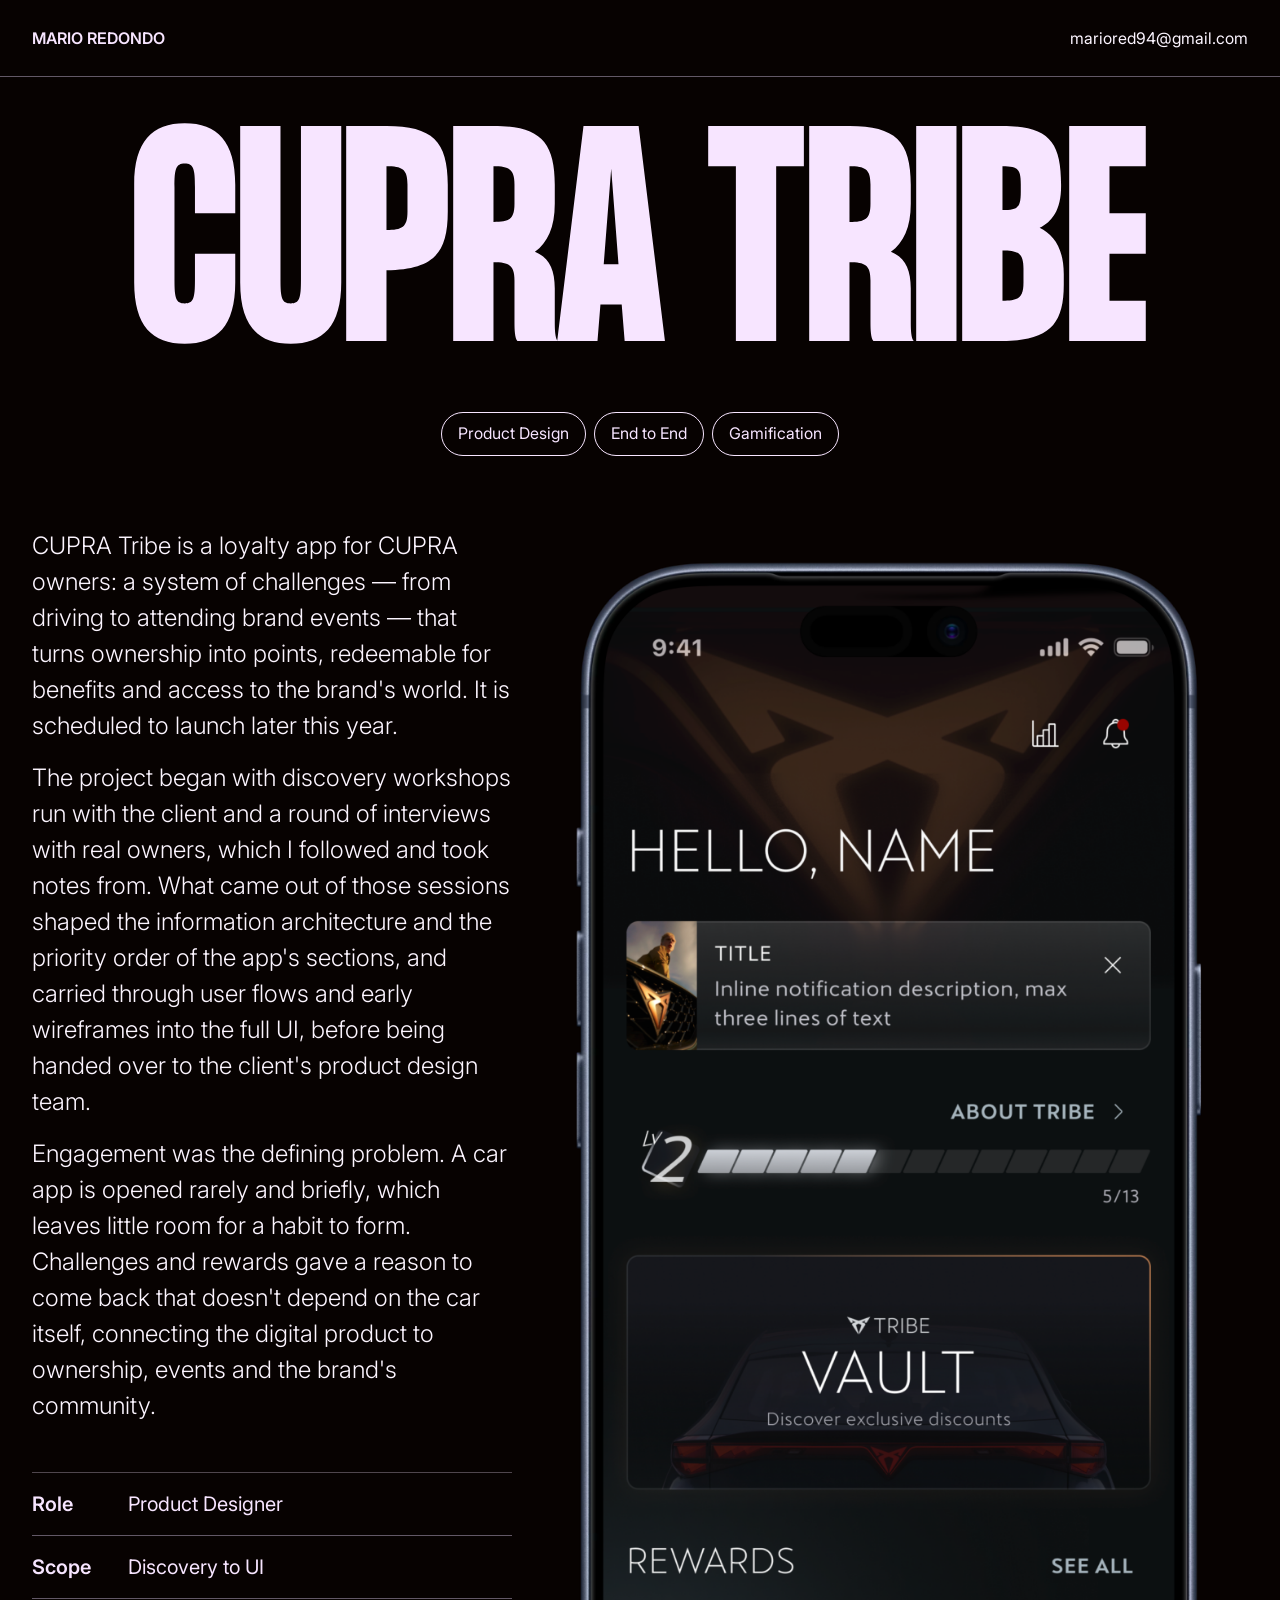
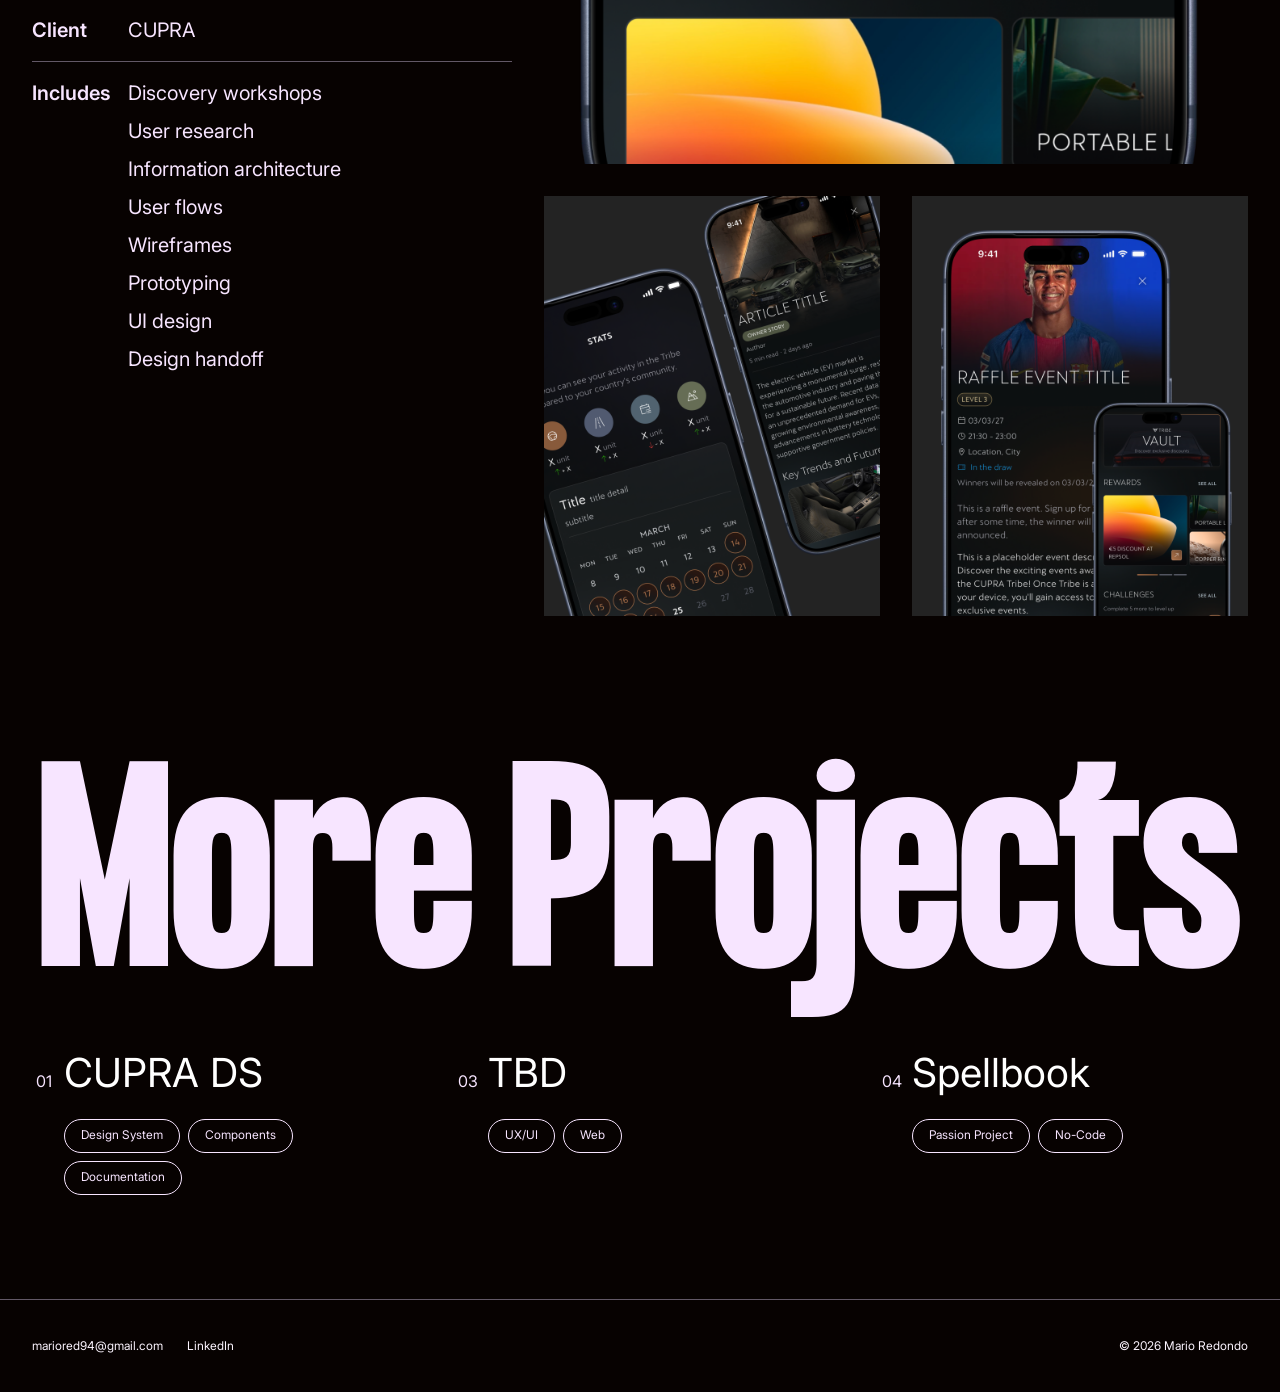
==== portfolio/work/cupra-tribe.html @ 64394fd0 "Add CUPRA Tribe project page, update home bio - New work/cupra-tribe.html: real content (Role/Scope/" ====
<!doctype html>
<html lang="en">
<head>
  <meta charset="UTF-8">
  <meta name="viewport" content="width=device-width, initial-scale=1">
  <title>CUPRA Tribe — Portfolio</title>
  <meta name="description" content="CUPRA Tribe: a loyalty app that turns CUPRA ownership into challenges, points and rewards.">
  <meta name="robots" content="noindex, nofollow">
  <link rel="stylesheet" href="../css/styles.css">
</head>
<body>

  <header class="site-header">
    <nav class="site-header__row" aria-label="Site">
      <a class="site-header__brand text-link" href="../index.html">Mario Redondo</a>
      <span class="site-header__contact" translate="no">mariored94@gmail.com</span>
    </nav>
  </header>

  <main class="project">

    <section class="project-hero">
      <h1 class="project-hero__title">CUPRA Tribe</h1>
      <ul class="tag-row" aria-label="Project tags">
        <li class="tag">Product Design</li>
        <li class="tag">End to End</li>
        <li class="tag">Gamification</li>
      </ul>
    </section>

    <section class="project-body">
      <div class="project-columns">

        <div class="project-intro">
          <div class="project-intro__text">
            <p>CUPRA Tribe is a loyalty app for CUPRA owners: a system of challenges — from driving to attending brand events — that turns ownership into points, redeemable for benefits and access to the brand's world. It is scheduled to launch later this year.</p>
            <p>The project began with discovery workshops run with the client and a round of interviews with real owners, which I followed and took notes from. What came out of those sessions shaped the information architecture and the priority order of the app's sections, and carried through user flows and early wireframes into the full UI, before being handed over to the client's product design team.</p>
            <p>Engagement was the defining problem. A car app is opened rarely and briefly, which leaves little room for a habit to form. Challenges and rewards gave a reason to come back that doesn't depend on the car itself, connecting the digital product to ownership, events and the brand's community.</p>
          </div>

          <dl class="project-meta">
            <div class="project-meta__row">
              <dt>Role</dt>
              <dd>Product Designer</dd>
            </div>
            <div class="project-meta__row">
              <dt>Scope</dt>
              <dd>Discovery to UI</dd>
            </div>
            <div class="project-meta__row">
              <dt>Client</dt>
              <dd>CUPRA</dd>
            </div>
            <div class="project-meta__row">
              <dt>Includes</dt>
              <dd>
                <span>Discovery workshops</span>
                <span>User research</span>
                <span>Information architecture</span>
                <span>User flows</span>
                <span>Wireframes</span>
                <span>Prototyping</span>
                <span>UI design</span>
                <span>Design handoff</span>
              </dd>
            </div>
          </dl>
        </div>

        <div class="project-media">
          <div class="project-media__primary">
            <img src="../img/cupra-tribe-primary.png" alt="CUPRA Tribe home screen showing the Tribe level progress bar and the Vault rewards banner.">
          </div>
          <div class="project-media__row">
            <div class="project-media__secondary-a">
              <img src="../img/cupra-tribe-secondary-a.png" alt="Tribe stats screen and an owner story article screen.">
            </div>
            <div class="project-media__secondary-b">
              <img src="../img/cupra-tribe-secondary-b.png" alt="A raffle event detail screen and the rewards and challenges screen.">
            </div>
          </div>
        </div>

      </div>
    </section>

    <section class="more-projects">
      <h2 class="more-projects__title">More Projects</h2>
      <ul class="project-cards">
        <li>
          <a class="project-card" href="design-system.html">
            <span class="project-card__name-row">
              <span class="project-card__number">01</span>
              <span class="project-card__name">CUPRA DS</span>
            </span>
            <span class="tag-row project-card__tags" aria-label="Project tags">
              <span class="tag tag--sm">Design System</span>
              <span class="tag tag--sm">Components</span>
              <span class="tag tag--sm">Documentation</span>
            </span>
          </a>
        </li>
        <li>
          <a class="project-card" href="#">
            <span class="project-card__name-row">
              <span class="project-card__number">03</span>
              <span class="project-card__name">TBD</span>
            </span>
            <span class="tag-row project-card__tags" aria-label="Project tags">
              <span class="tag tag--sm">UX/UI</span>
              <span class="tag tag--sm">Web</span>
            </span>
          </a>
        </li>
        <li>
          <a class="project-card" href="spellbook.html">
            <span class="project-card__name-row">
              <span class="project-card__number">04</span>
              <span class="project-card__name">Spellbook</span>
            </span>
            <span class="tag-row project-card__tags" aria-label="Project tags">
              <span class="tag tag--sm">Passion Project</span>
              <span class="tag tag--sm">No-Code</span>
            </span>
          </a>
        </li>
      </ul>
    </section>

  </main>

  <footer class="site-footer">
    <ul class="site-footer__list">
      <li><span class="site-footer__email" translate="no">mariored94@gmail.com</span></li>
      <li><a class="text-link" href="https://www.linkedin.com/in/mario-redondo-p%C3%A9rez/" target="_blank" rel="noopener noreferrer">LinkedIn</a></li>
      <li><span>© 2026 Mario Redondo</span></li>
    </ul>
  </footer>

</body>
</html>
---- portfolio/css/styles.css ----
/* ==========================================================================
   Fonts — self-hosted, single-weight display + two-weight body.
   Values extracted from Figma (node 90:284). See project notes for the
   handful of values that were assumptions rather than direct extractions.
   ========================================================================== */

@font-face {
  font-family: "Formula Condensed";
  src: url("../fonts/FormulaCondensed-Bold.woff2") format("woff2");
  font-weight: 700;
  font-style: normal;
  font-display: swap;
}

@font-face {
  font-family: "Inter";
  src: url("../fonts/Inter-Light.woff2") format("woff2");
  font-weight: 300;
  font-style: normal;
  font-display: swap;
}

@font-face {
  font-family: "Inter";
  src: url("../fonts/Inter-Regular.woff2") format("woff2");
  font-weight: 400;
  font-style: normal;
  font-display: swap;
}

@font-face {
  font-family: "Inter";
  src: url("../fonts/Inter-SemiBold.woff2") format("woff2");
  font-weight: 600;
  font-style: normal;
  font-display: swap;
}

/* ==========================================================================
   Tokens
   ========================================================================== */

:root {
  /* Colour — from Figma */
  --color-bg: #070201;
  --color-text: #f7e5ff;
  --color-text-soft: #fcf5ff;
  --color-white: #ffffff;
  --color-border: #625866;
  --color-border-soft: rgba(247, 229, 255, 0.3);
  --color-media-placeholder: #241c29;

  /* Light-mode colours — home page modules 1 & 2 only */
  --color-bg-light: #e0e8eb;
  --color-text-dark: #2b2b2b;
  /* Figma gives #737373 here; darkened to pass 4.5:1 at 16px (see notes) */
  --color-text-muted-light: #666666;

  /* Type families — always referenced through these two variables */
  --font-display: "Formula Condensed", sans-serif;
  --font-body: "Inter", sans-serif;

  /* Tight tracking used throughout the Inter headings on the home page */
  --ls-tight: -0.05em;
  --ls-snug: -0.03em;

  /* Type scale — from Figma, made fluid for the display sizes (see notes) */
  --fs-hero-title: clamp(3.5rem, 21vw, 19rem);   /* 304px at desktop */
  --fs-more-title: clamp(3rem, 20vw, 18rem);     /* 288px at desktop */
  --fs-subtitle: 1.125rem;                       /* 18px */
  --fs-tag: 1rem;                                /* 16px */
  --fs-tag-sm: 0.75rem;                          /* 12px */
  --fs-intro: 1.5rem;                            /* 24px */
  --fs-meta: 1.25rem;                            /* 20px */
  --fs-project-number: 1rem;                     /* 16px */
  --fs-project-name: 2.5rem;                     /* 40px */
  --fs-ratio-label: 0.75rem;                     /* 12px */
  --fs-home-greeting: clamp(1.5rem, 3vw, 2rem);  /* 32px at desktop */
  --fs-home-name: clamp(2.75rem, 10vw, 8.4875rem); /* 135.8px at desktop */
  --fs-home-title: clamp(2.5rem, 6vw, 6.5rem);   /* 104px at desktop */
  --fs-selected-title: clamp(2.5rem, 14vw, 13rem); /* 208px at desktop, fits "Selected Works" on one line */

  --lh-display: 0.95;
  --lh-base: 1.5;

  /* Spacing — 8px scale, from Figma */
  --space-8: 8px;
  --space-16: 16px;
  --space-24: 24px;
  --space-32: 32px;
  --space-40: 40px;
  --space-48: 48px;
  --space-56: 56px;
  --space-80: 80px;
  --space-96: 96px;
  --space-104: 104px;

  --radius-pill: 9999px;

  --col-intro-width: 480px;

  /* Real height of .site-header at this breakpoint — used so sticky
     elements below it (e.g. .project-intro) stick under it, not behind it. */
  --header-height: 77px;
}

/* ==========================================================================
   Reset — minimal
   ========================================================================== */

*,
*::before,
*::after {
  box-sizing: border-box;
}

html {
  -webkit-text-size-adjust: 100%;
  /* Full-height home sections pull scroll toward themselves instead of
     landing at an arbitrary point mid-section. proximity (not mandatory)
     on purpose: mandatory measurably trapped scroll before reaching the
     footer, since nothing after the last snap point is itself a snap
     target — confirmed live, not just in theory. Harmless on the project
     pages: nothing there sets scroll-snap-align, so this has no effect. */
  scroll-snap-type: y proximity;
}

@media (prefers-reduced-motion: reduce) {
  html {
    scroll-snap-type: none;
  }
}

body,
h1,
h2,
p,
dl,
dd {
  margin: 0;
}

ul {
  margin: 0;
  padding: 0;
  list-style: none;
}

a {
  color: inherit;
  text-decoration: none;
}

a:focus-visible {
  outline: 2px solid var(--color-text);
  outline-offset: 4px;
}

.text-link:hover,
.text-link:focus-visible {
  text-decoration: underline;
}

img {
  display: block;
  max-width: 100%;
}

/* ==========================================================================
   Base
   ========================================================================== */

body {
  background: var(--color-bg);
  color: var(--color-text);
  font-family: var(--font-body);
  font-weight: 400;
  line-height: var(--lh-base);
}

/* ==========================================================================
   Project page
   ========================================================================== */

.project {
  display: flex;
  flex-direction: column;
  gap: var(--space-56);
  padding: var(--space-56) var(--space-32) var(--space-104);
  max-width: 1440px;
  margin: 0 auto;
}

/* --- Hero --------------------------------------------------------------- */

.project-hero {
  display: flex;
  flex-direction: column;
  align-items: center;
  gap: var(--space-24);
  text-align: center;
}

.project-hero__title {
  font-family: var(--font-display);
  font-weight: 700;
  font-size: var(--fs-hero-title);
  line-height: var(--lh-display);
  text-transform: uppercase;
  color: var(--color-text);
}

.project-hero__subtitle {
  font-size: var(--fs-subtitle);
  color: var(--color-text);
}

.tag-row {
  display: flex;
  flex-wrap: wrap;
  justify-content: center;
  gap: var(--space-8);
}

.tag {
  display: inline-flex;
  align-items: center;
  padding: var(--space-8) var(--space-16) 10px;
  border: 1px solid var(--color-text);
  border-radius: var(--radius-pill);
  font-size: var(--fs-tag);
  color: var(--color-text);
  white-space: nowrap;
}

.project-hero .tag {
  min-width: 56px;
  justify-content: center;
}

.tag--sm {
  padding: 6px var(--space-16) 8px;
  font-size: var(--fs-tag-sm);
}

/* --- Body: two columns --------------------------------------------------- */

.project-columns {
  display: grid;
  grid-template-columns: var(--col-intro-width) minmax(0, 1fr);
  gap: var(--space-32);
  align-items: start;
}

.project-intro {
  position: sticky;
  top: var(--header-height);
  display: flex;
  flex-direction: column;
  gap: var(--space-48);
  padding-top: var(--space-16);
}

.project-intro__text {
  display: flex;
  flex-direction: column;
  gap: var(--space-16);
  font-size: var(--fs-intro);
  font-weight: 300;
  color: var(--color-text-soft);
}

.project-meta {
  border-top: 1px solid var(--color-border-soft);
  font-size: var(--fs-meta);
}

.project-meta__row {
  display: flex;
  gap: var(--space-16);
  padding: var(--space-16) 0;
  border-bottom: 1px solid var(--color-border);
}

.project-meta__row:last-child {
  border-bottom: none;
}

.project-meta__row dt {
  flex: 0 0 80px;
  font-weight: 600;
}

.project-meta__row dd {
  display: flex;
  flex-direction: column;
  gap: var(--space-8);
}

.project-media {
  display: flex;
  flex-direction: column;
  gap: var(--space-32);
}

.project-media__row {
  display: grid;
  grid-template-columns: repeat(2, minmax(0, 1fr));
  gap: var(--space-32);
}

.media-placeholder {
  display: flex;
  align-items: center;
  justify-content: center;
  width: 100%;
  background: var(--color-media-placeholder);
  color: var(--color-text);
  font-size: var(--fs-ratio-label);
  font-family: var(--font-body);
}

.project-media__primary {
  aspect-ratio: 9 / 16;
}

.project-media__secondary-a {
  aspect-ratio: 4 / 5;
}

.project-media__secondary-b {
  aspect-ratio: 4 / 5;
}

.project-media__primary img,
.project-media__secondary-a img,
.project-media__secondary-b img {
  width: 100%;
  height: 100%;
  object-fit: cover;
}

/* --- Phone mockup — CSS-only device frame for app screenshots ------------- */

.phone-grid {
  display: grid;
  grid-template-columns: repeat(2, minmax(0, 1fr));
  gap: var(--space-32);
}

.phone-mockup {
  position: relative;
  aspect-ratio: 9 / 19.5;
  background: #050505;
  border-radius: 2.5rem;
  padding: 12px;
  box-shadow: 0 0 0 1px var(--color-border);
}

.phone-mockup__notch {
  position: absolute;
  top: 12px;
  left: 50%;
  transform: translateX(-50%);
  width: 90px;
  height: 26px;
  background: #050505;
  border-radius: var(--radius-pill);
  z-index: 1;
}

.phone-mockup__screen {
  width: 100%;
  height: 100%;
  border-radius: 1.75rem;
  overflow: hidden;
}

.phone-mockup__screen.media-placeholder {
  font-size: var(--fs-ratio-label);
}

.phone-mockup__screen img {
  width: 100%;
  height: 100%;
  object-fit: cover;
}

/* --- More projects -------------------------------------------------------- */

.more-projects {
  display: flex;
  flex-direction: column;
  align-items: center;
  gap: var(--space-32);
  padding-top: var(--space-96);
  text-align: center;
}

.more-projects__title {
  font-family: var(--font-display);
  font-weight: 700;
  font-size: var(--fs-more-title);
  line-height: var(--lh-display);
  color: var(--color-text);
}

.project-cards {
  display: grid;
  grid-template-columns: repeat(3, minmax(0, 1fr));
  gap: var(--space-56);
  width: 100%;
  text-align: left;
}

.project-card {
  display: flex;
  flex-direction: column;
  gap: var(--space-16);
  transition: background-color 0.15s ease;
}

.project-card:hover,
.project-card:focus-visible {
  background: rgba(247, 229, 255, 0.06);
}

.project-card__name-row {
  display: flex;
  align-items: baseline;
  gap: var(--space-8);
}

.project-card__number {
  flex: 0 0 24px;
  font-size: var(--fs-project-number);
  text-align: center;
  color: var(--color-text);
}

.project-card__name {
  font-size: var(--fs-project-name);
  color: var(--color-white);
}

.project-card__tags {
  /* Number (24px) + name-row gap (8px): lines the tags up under the
     first letter of the name above them. */
  padding-left: 32px;
  /* .tag-row centers its pills by default; these need to start flush
     after the padding instead. */
  justify-content: flex-start;
}

/* ==========================================================================
   Site header & footer — shared across every page
   ========================================================================== */

.site-header {
  position: sticky;
  top: 0;
  z-index: 10;
  background: var(--color-bg);
  border-bottom: 1px solid var(--color-border);
}

.site-header__row {
  display: flex;
  flex-wrap: wrap;
  align-items: center;
  justify-content: space-between;
  gap: var(--space-16);
  max-width: 1440px;
  margin: 0 auto;
  padding: var(--space-16) var(--space-32);
}

.site-header__brand {
  display: inline-flex;
  align-items: center;
  min-height: 44px;
  font-size: var(--fs-tag);
  font-weight: 600;
  text-transform: uppercase;
  color: var(--color-text);
}

.site-header__contact {
  display: inline-flex;
  align-items: center;
  min-height: 44px;
  font-size: var(--fs-tag);
  color: var(--color-text-soft);
  user-select: all;
  cursor: text;
}

.site-footer {
  border-top: 1px solid var(--color-border);
}

.site-footer__list {
  display: flex;
  flex-wrap: wrap;
  align-items: center;
  gap: var(--space-16) var(--space-24);
  max-width: 1440px;
  margin: 0 auto;
  padding: var(--space-24) var(--space-32);
  font-size: var(--fs-tag-sm);
  color: var(--color-text-soft);
}

.site-footer__list a {
  display: inline-flex;
  align-items: center;
  min-height: 44px;
}

.site-footer__list li:last-child {
  margin-left: auto;
}

/* Used when the section right above the footer is light — home page only,
   since it ends on "Where I've worked". Work pages end on the dark "More
   Projects" module, so their footer stays the default dark styling. */
.site-footer--light {
  background: var(--color-bg-light);
  border-top-color: rgba(43, 43, 43, 0.15);
}

.site-footer--light .site-footer__list {
  color: var(--color-text-muted-light);
}

.site-footer__email {
  user-select: all;
  cursor: text;
}

/* ==========================================================================
   Home page — three full-bleed modules (light, light, dark) + shared footer
   ========================================================================== */

/* --- Module 1: hero ------------------------------------------------------- */

.home-hero {
  min-height: 100vh;
  display: flex;
  scroll-snap-align: start;
  background: var(--color-bg-light);
}

.home-hero__inner {
  flex: 1;
  max-width: 1440px;
  margin: 0 auto;
  width: 100%;
  display: flex;
  flex-direction: column;
  gap: var(--space-56);
  /* Bottom padding a step under the top one — less air between the
     role/about/year row and the edge than above the "Hello! I'm" block. */
  padding: var(--space-96) var(--space-48) var(--space-80);
}

.home-hero__intro {
  flex: 1;
  display: flex;
  flex-direction: column;
  justify-content: center;
  align-items: flex-start;
  /* Hug its own content (the "Mario [photo] Redondo" line is the widest
     part) and center that block as a unit — "Hello! I'm" stays flush
     with where the name starts, but the whole group sits mid-layout. */
  align-self: center;
}

.home-hero__greeting {
  font-weight: 600;
  font-size: var(--fs-home-greeting);
  line-height: 1.2;
  letter-spacing: var(--ls-tight);
  color: var(--color-text-dark);
}

.home-hero__name {
  display: flex;
  flex-wrap: wrap;
  align-items: center;
  gap: 0.17em;
  width: 100%;
  font-weight: 600;
  font-size: var(--fs-home-name);
  line-height: 1.2;
  letter-spacing: var(--ls-tight);
  color: var(--color-text-dark);
}

.home-hero__photo {
  /* Fixed to the 8px scale (Figma's 119x99 crop rounded to it) instead of
     scaling with the fluid name text. */
  position: relative;
  display: inline-block;
  width: 120px;
  height: 96px;
  overflow: hidden;
  background: var(--color-media-placeholder);
}

.home-hero__photo img {
  position: absolute;
  inset: 0;
  width: 100%;
  height: 100%;
  object-fit: cover;
  opacity: 0;
  /* 2 images * 0.5s each = 1s full cycle. Adding more images means
     recalculating this duration and each nth-child's delay below. */
  animation: home-hero-photo-cycle 1s infinite;
}

.home-hero__photo img:nth-child(1) {
  animation-delay: 0s;
}

.home-hero__photo img:nth-child(2) {
  animation-delay: -0.5s;
}

@keyframes home-hero-photo-cycle {
  0% {
    opacity: 0;
  }
  5% {
    opacity: 1;
  }
  45% {
    opacity: 1;
  }
  50% {
    opacity: 0;
  }
  100% {
    opacity: 0;
  }
}

@media (prefers-reduced-motion: reduce) {
  .home-hero__photo img {
    animation: none;
    opacity: 0;
  }

  .home-hero__photo img:first-child {
    opacity: 1;
  }
}

.home-hero__meta {
  display: flex;
  align-items: flex-end;
  justify-content: space-between;
  gap: var(--space-24);
  width: 100%;
  color: var(--color-text-dark);
}

.home-hero__role,
.home-hero__year {
  flex: 1 0 0;
  font-weight: 600;
  font-size: var(--fs-tag);
  letter-spacing: var(--ls-tight);
}

.home-hero__year {
  text-align: right;
}

.home-hero__about {
  flex: 0 0 452px;
  max-width: 100%;
  font-size: 0.875rem;
  line-height: 16px;
}

/* --- Module 2: experience timeline ----------------------------------------- */

.home-experience {
  min-height: 100vh;
  display: flex;
  /* No scroll-snap-align here on purpose: it's the last section before the
     footer, and being a mandatory snap point with nothing to snap to past
     it was trapping the scroll, making the footer unreachable. */
  background: var(--color-bg-light);
}

.home-experience__inner {
  flex: 1;
  max-width: 1440px;
  margin: 0 auto;
  width: 100%;
  display: flex;
  gap: var(--space-56);
  align-items: center;
  padding: var(--space-56) var(--space-48);
}

.home-experience__title {
  flex: 1 0 0;
  font-family: var(--font-display);
  font-weight: 700;
  font-size: var(--fs-home-title);
  line-height: var(--lh-display);
  color: var(--color-text-dark);
}

.home-timeline {
  flex: 1 0 0;
  display: flex;
  flex-direction: column;
  gap: var(--space-40);
}

.home-timeline__row {
  display: flex;
  flex-direction: column;
  gap: var(--space-8);
}

.home-timeline__heading {
  display: flex;
  gap: var(--space-24);
  align-items: center;
}

.home-timeline__date {
  /* Fixed width so every row's company line indents to the same spot
     (date width + heading gap) below the role title, not the date. */
  flex: 0 0 96px;
  font-size: var(--fs-tag);
  letter-spacing: var(--ls-tight);
  color: var(--color-text-muted-light);
  white-space: nowrap;
}

.home-timeline__role-title {
  flex: 1 0 0;
  font-weight: 600;
  font-size: var(--fs-intro);
  letter-spacing: var(--ls-snug);
  color: var(--color-text-dark);
}

.home-timeline__role-company {
  padding-left: 120px;
  font-size: var(--fs-intro);
  letter-spacing: var(--ls-snug);
  color: var(--color-text-muted-light);
}

/* --- Module 3: selected work (dark) ---------------------------------------- */

.home-selected-work {
  scroll-snap-align: start;
  background: var(--color-bg);
}

.home-selected-work__inner {
  max-width: 1440px;
  margin: 0 auto;
  padding: var(--space-104) var(--space-48);
}

.selected-work {
  display: flex;
  flex-direction: column;
  gap: var(--space-32);
}

.selected-work__title {
  font-family: var(--font-display);
  font-weight: 700;
  font-size: var(--fs-selected-title);
  line-height: var(--lh-display);
  color: var(--color-text);
}

.work-list {
  grid-template-columns: 1fr;
  --fs-project-name: clamp(2.5rem, 5vw, 4rem);
}

.work-list .project-card {
  padding: var(--space-24) 0;
}

.work-list li + li {
  border-top: 1px solid var(--color-border);
}

.work-list .tag {
  font-size: var(--fs-tag);
}

/* ==========================================================================
   Reduced motion
   ========================================================================== */

@media (prefers-reduced-motion: reduce) {
  .project-card {
    transition: none;
  }
}

/* ==========================================================================
   Responsive — single breakpoint at 900px
   ========================================================================== */

@media (max-width: 900px) {
  :root {
    --header-height: 61px;
  }

  .project-columns {
    grid-template-columns: 1fr;
  }

  .project-intro {
    position: static;
  }

  .project-media__row {
    grid-template-columns: 1fr;
  }

  .phone-grid {
    grid-template-columns: 1fr;
  }

  .project-cards {
    grid-template-columns: 1fr;
    gap: var(--space-48);
  }

  .project-card__tags {
    padding-left: 0;
  }

  .site-header__row {
    padding: var(--space-8) var(--space-24);
  }

  .site-footer__list {
    padding: var(--space-24);
  }

  .home-hero__inner {
    gap: var(--space-56);
    padding: var(--space-56) var(--space-24) var(--space-40);
  }

  .home-hero__photo {
    /* At the fluid name size used below 900px, 120x96 no longer fits
       inline without wrapping "Mario [box] Redondo" apart — still base-8. */
    width: 80px;
    height: 64px;
  }

  .home-hero__meta {
    flex-direction: column;
    align-items: flex-start;
    gap: var(--space-16);
  }

  .home-hero__about {
    flex-basis: auto;
  }

  .home-hero__year {
    text-align: left;
  }

  .home-experience__inner {
    flex-direction: column;
    align-items: flex-start;
    padding: var(--space-56) var(--space-24);
  }

  .home-timeline__heading {
    flex-direction: column;
    align-items: flex-start;
    gap: var(--space-8);
  }

  .home-timeline__role-company {
    padding-left: 0;
  }

  .home-selected-work__inner {
    padding: var(--space-56) var(--space-24);
  }
}
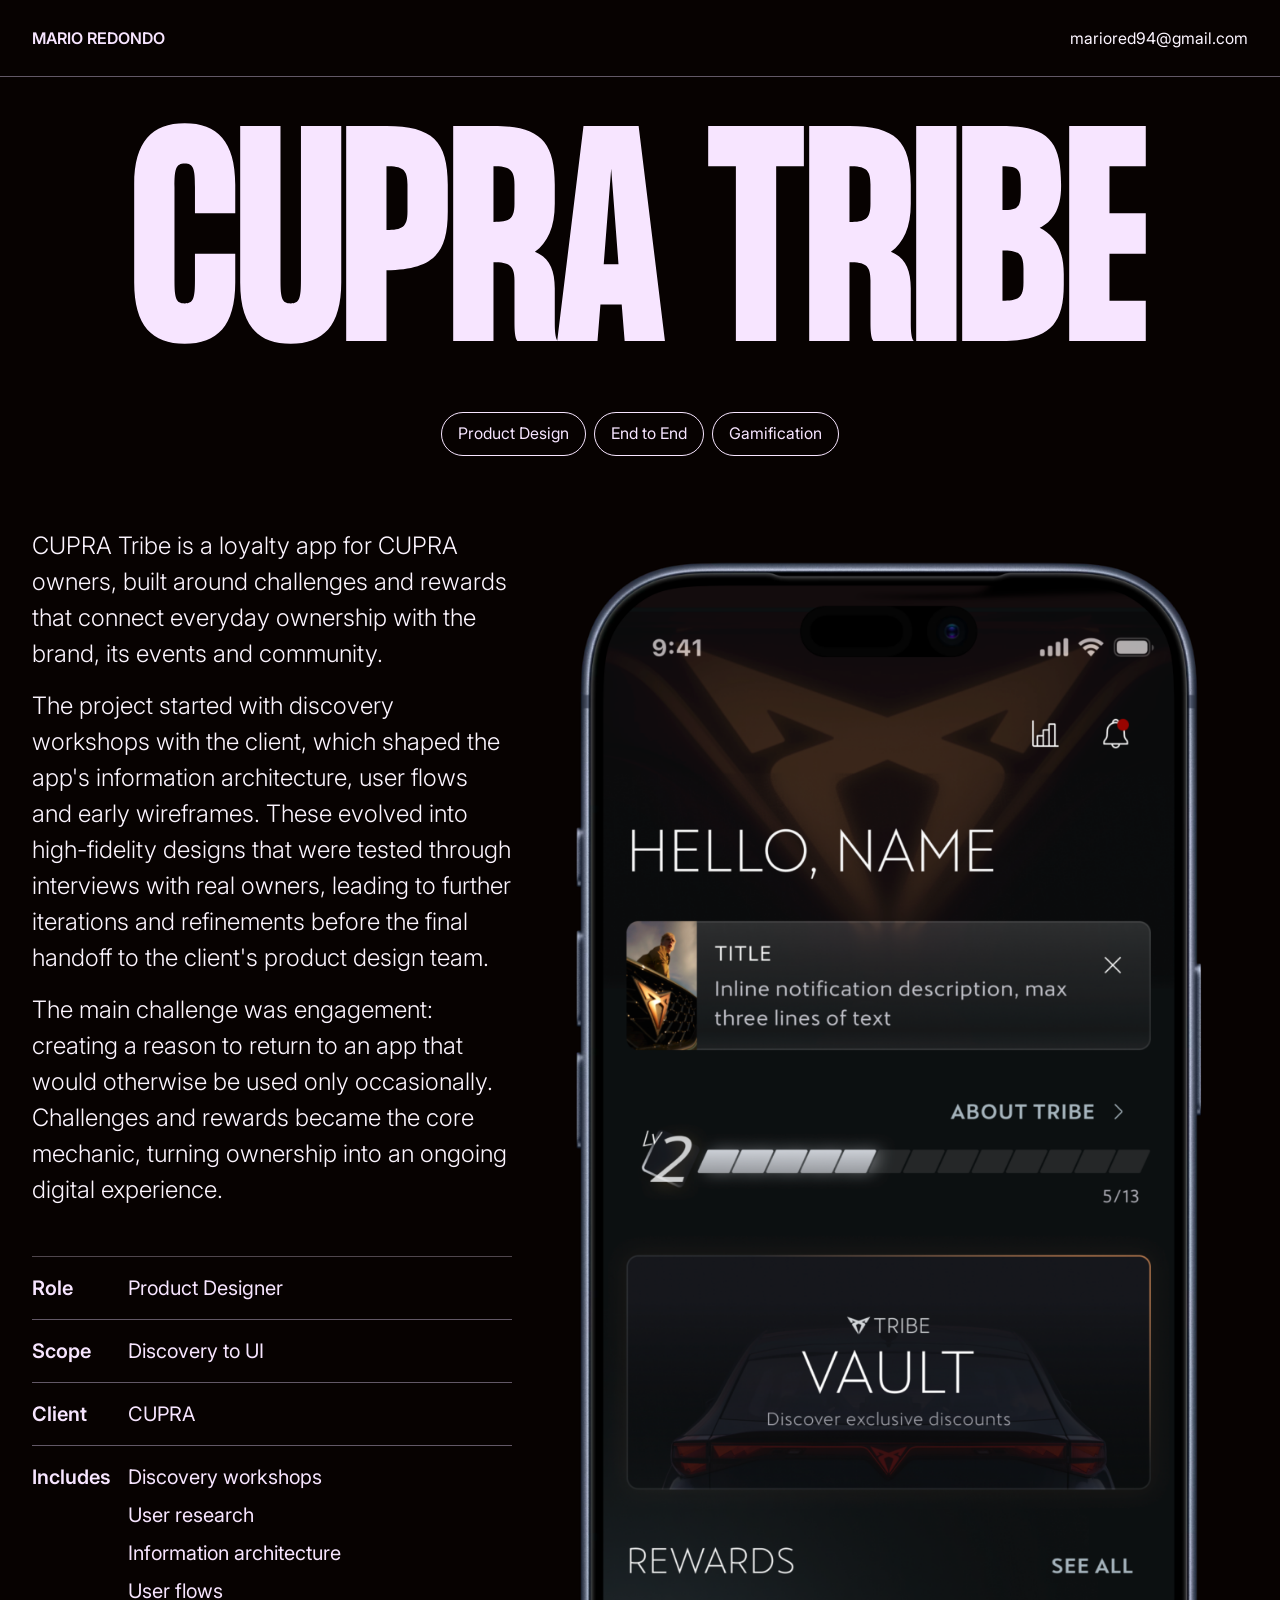
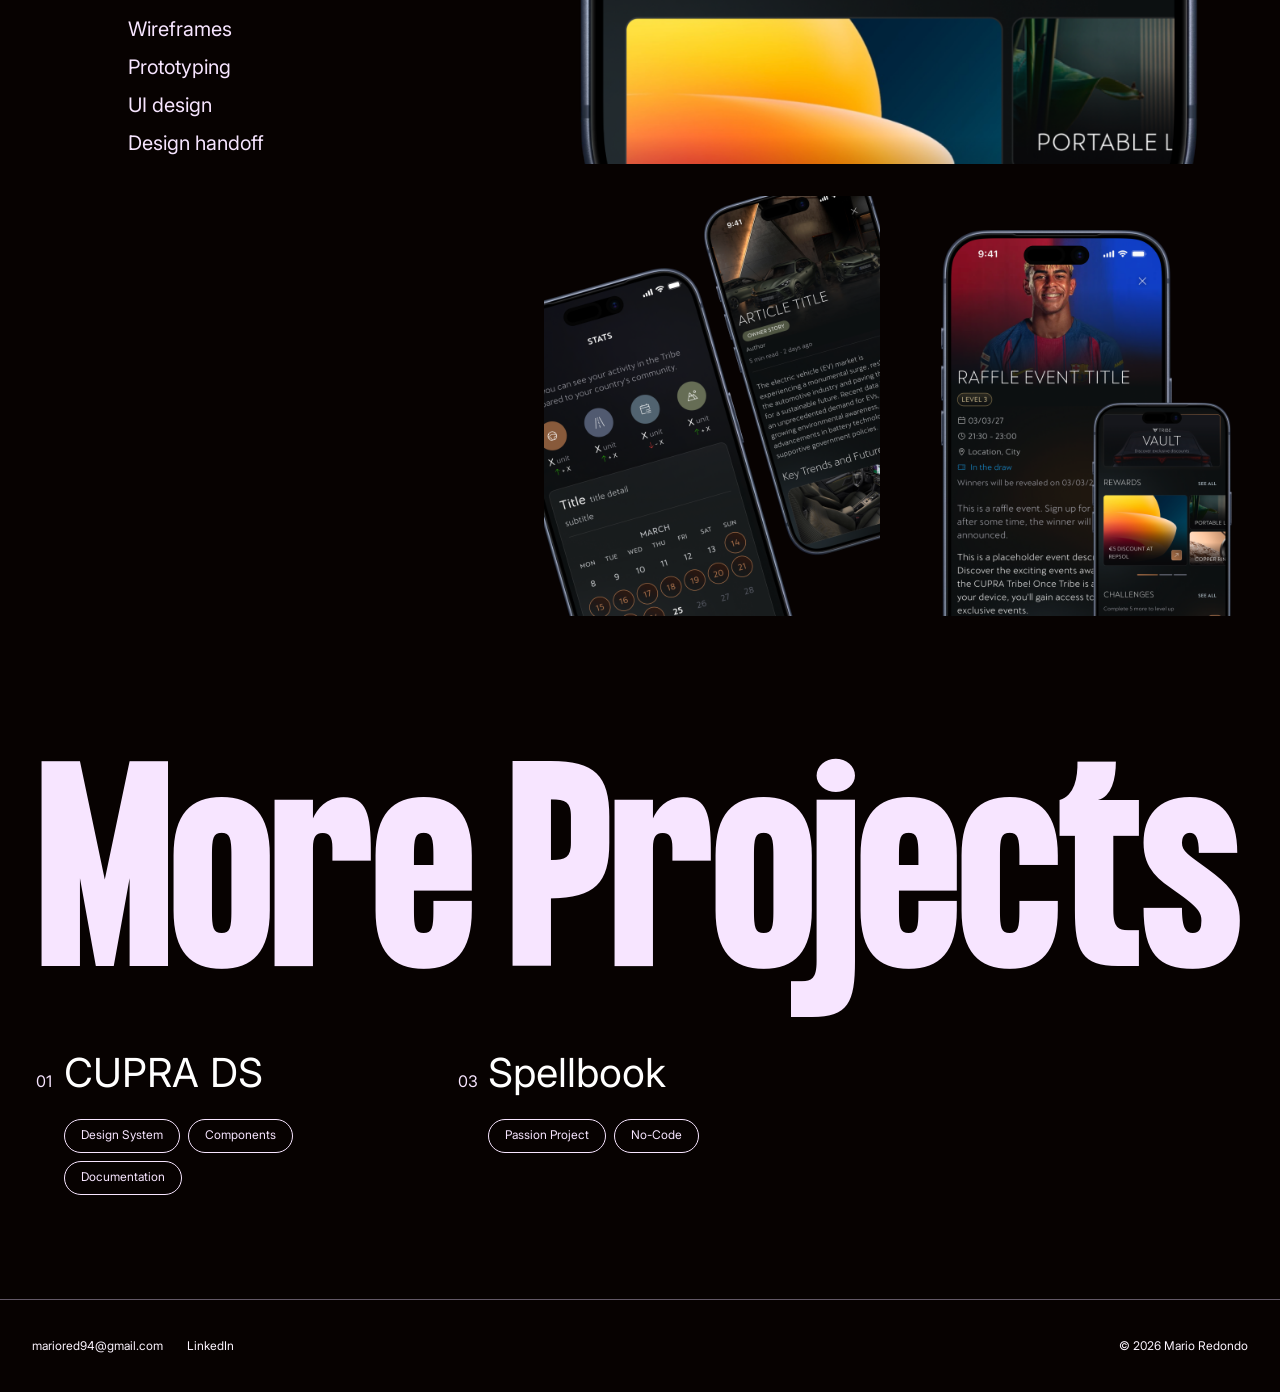
==== commit cd9ed80d: "Timeline fixes, hover cleanup, Spellbook bio, more asset swaps - Where I've worked: fixed repeated T" ====
--- a/portfolio/work/cupra-tribe.html
+++ b/portfolio/work/cupra-tribe.html
@@ -33,9 +33,9 @@
 
         <div class="project-intro">
           <div class="project-intro__text">
-            <p>CUPRA Tribe is a loyalty app for CUPRA owners: a system of challenges — from driving to attending brand events — that turns ownership into points, redeemable for benefits and access to the brand's world. It is scheduled to launch later this year.</p>
-            <p>The project began with discovery workshops run with the client and a round of interviews with real owners, which I followed and took notes from. What came out of those sessions shaped the information architecture and the priority order of the app's sections, and carried through user flows and early wireframes into the full UI, before being handed over to the client's product design team.</p>
-            <p>Engagement was the defining problem. A car app is opened rarely and briefly, which leaves little room for a habit to form. Challenges and rewards gave a reason to come back that doesn't depend on the car itself, connecting the digital product to ownership, events and the brand's community.</p>
+            <p>CUPRA Tribe is a loyalty app for CUPRA owners, built around challenges and rewards that connect everyday ownership with the brand, its events and community.</p>
+            <p>The project started with discovery workshops with the client, which shaped the app's information architecture, user flows and early wireframes. These evolved into high-fidelity designs that were tested through interviews with real owners, leading to further iterations and refinements before the final handoff to the client's product design team.</p>
+            <p>The main challenge was engagement: creating a reason to return to an app that would otherwise be used only occasionally. Challenges and rewards became the core mechanic, turning ownership into an ongoing digital experience.</p>
           </div>
 
           <dl class="project-meta">
@@ -101,21 +101,9 @@
           </a>
         </li>
         <li>
-          <a class="project-card" href="#">
+          <a class="project-card" href="spellbook.html">
             <span class="project-card__name-row">
               <span class="project-card__number">03</span>
-              <span class="project-card__name">TBD</span>
-            </span>
-            <span class="tag-row project-card__tags" aria-label="Project tags">
-              <span class="tag tag--sm">UX/UI</span>
-              <span class="tag tag--sm">Web</span>
-            </span>
-          </a>
-        </li>
-        <li>
-          <a class="project-card" href="spellbook.html">
-            <span class="project-card__name-row">
-              <span class="project-card__number">04</span>
               <span class="project-card__name">Spellbook</span>
             </span>
             <span class="tag-row project-card__tags" aria-label="Project tags">
--- a/portfolio/css/styles.css
+++ b/portfolio/css/styles.css
@@ -414,15 +414,29 @@
 }
 
 .project-card {
+  position: relative;
   display: flex;
   flex-direction: column;
   gap: var(--space-16);
-  transition: background-color 0.15s ease;
-}
-
-.project-card:hover,
-.project-card:focus-visible {
+}
+
+/* A ::before pinned to the full box (inset:0) instead of a background
+   on the flex container itself — guarantees the tint covers the exact
+   same box as the card, padding included, with no risk of falling
+   short under wrapped/variable content. */
+.project-card::before {
+  content: "";
+  position: absolute;
+  inset: 0;
   background: rgba(247, 229, 255, 0.06);
+  opacity: 0;
+  transition: opacity 0.15s ease;
+  pointer-events: none;
+}
+
+.project-card:hover::before,
+.project-card:focus-visible::before {
+  opacity: 1;
 }
 
 .project-card__name-row {
@@ -615,9 +629,9 @@
   height: 100%;
   object-fit: cover;
   opacity: 0;
-  /* 2 images * 0.5s each = 1s full cycle. Adding more images means
+  /* 4 images * 0.5s each = 2s full cycle. Adding more images means
      recalculating this duration and each nth-child's delay below. */
-  animation: home-hero-photo-cycle 1s infinite;
+  animation: home-hero-photo-cycle 2s infinite;
 }
 
 .home-hero__photo img:nth-child(1) {
@@ -626,19 +640,27 @@
 
 .home-hero__photo img:nth-child(2) {
   animation-delay: -0.5s;
+}
+
+.home-hero__photo img:nth-child(3) {
+  animation-delay: -1s;
+}
+
+.home-hero__photo img:nth-child(4) {
+  animation-delay: -1.5s;
 }
 
 @keyframes home-hero-photo-cycle {
   0% {
     opacity: 0;
   }
-  5% {
+  2.5% {
     opacity: 1;
   }
-  45% {
+  22.5% {
     opacity: 1;
   }
-  50% {
+  25% {
     opacity: 0;
   }
   100% {
@@ -809,7 +831,7 @@
    ========================================================================== */
 
 @media (prefers-reduced-motion: reduce) {
-  .project-card {
+  .project-card::before {
     transition: none;
   }
 }
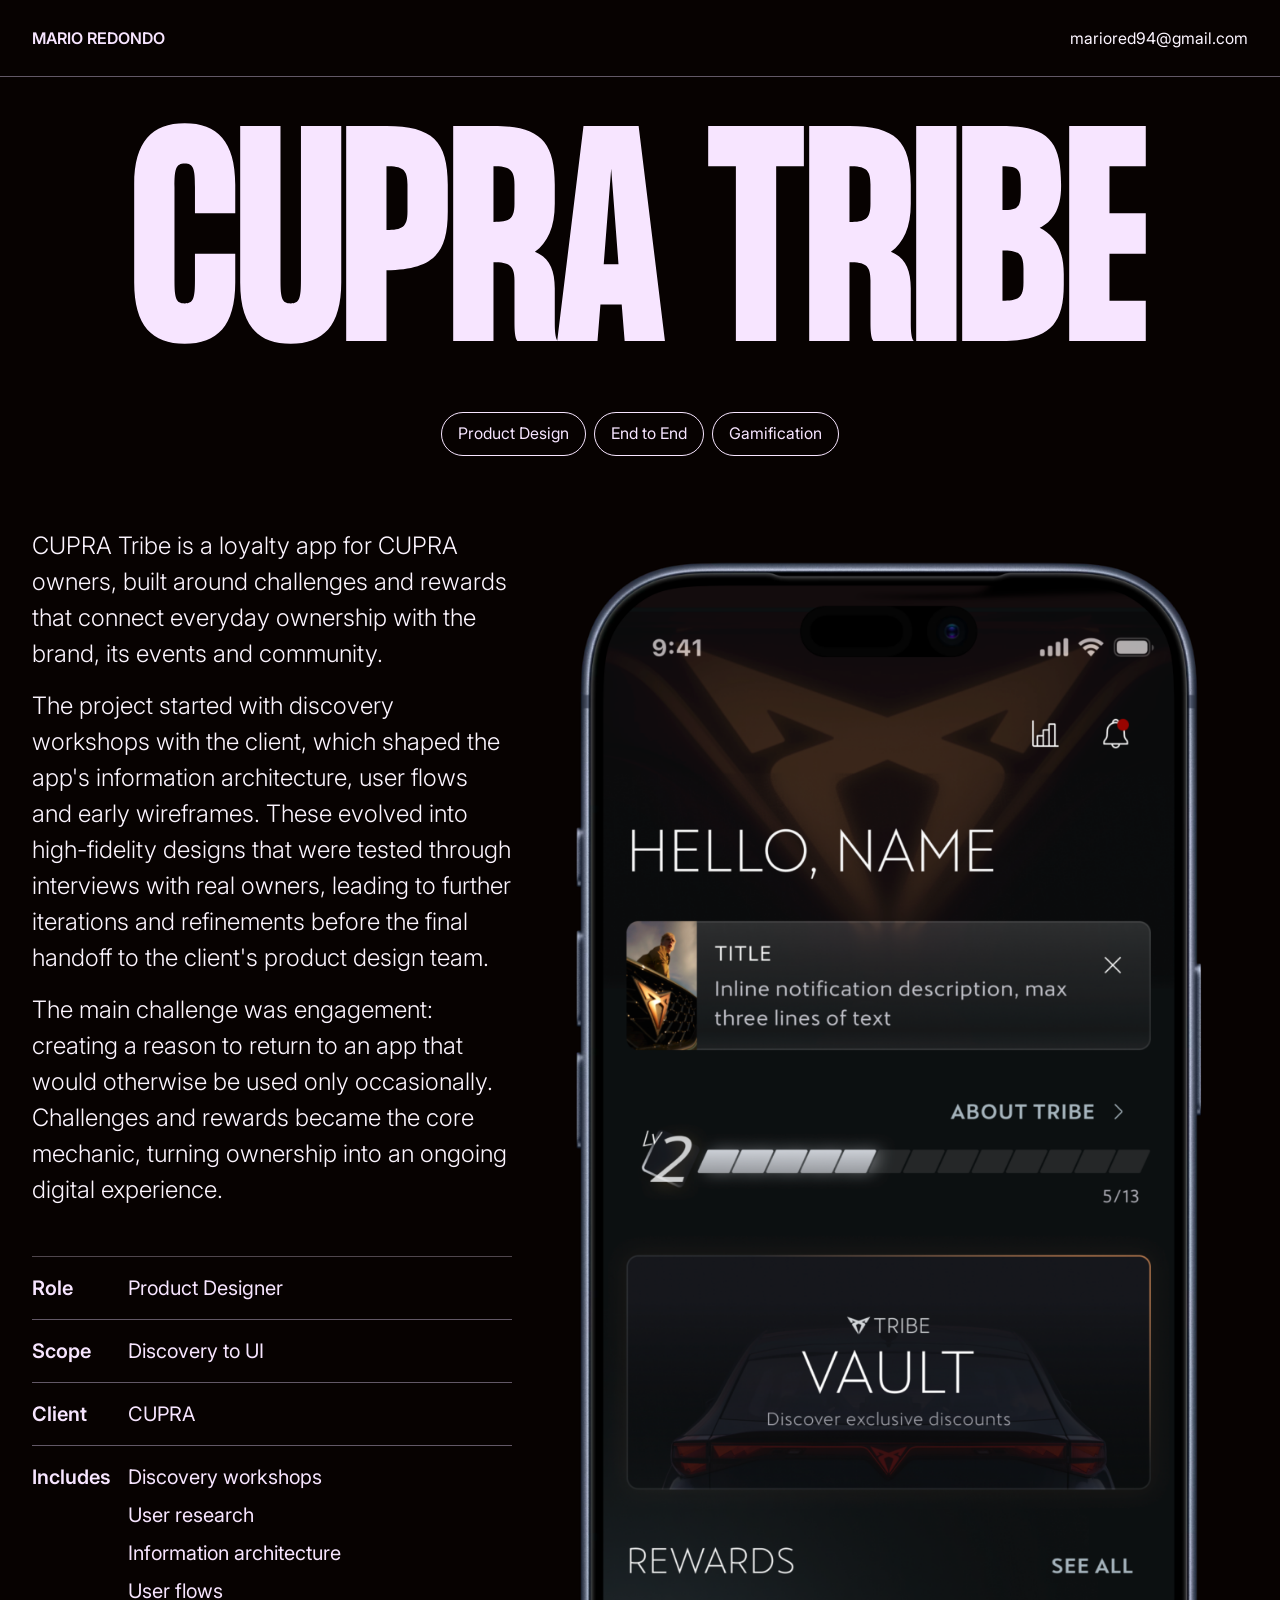
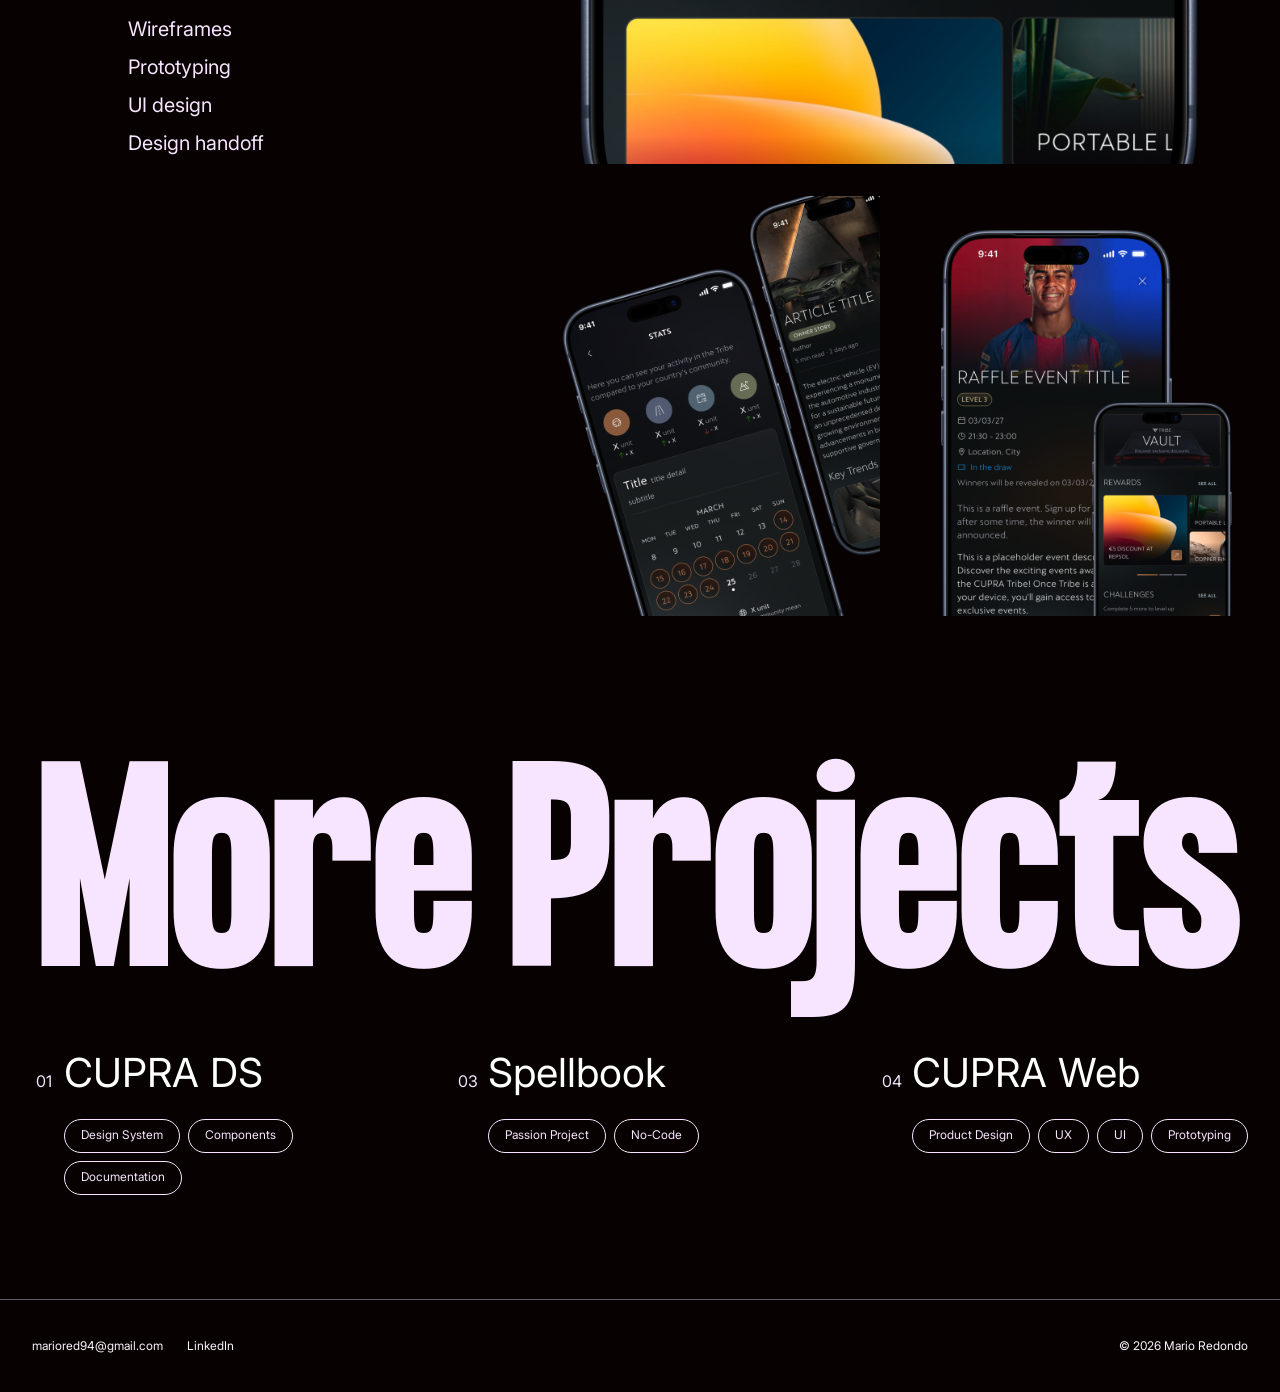
==== commit efd77c33: "Add favicon, 5th hero photo, CUPRA Web project - Favicon and apple-touch-icon: an "M" set in Formula" ====
--- a/portfolio/work/cupra-tribe.html
+++ b/portfolio/work/cupra-tribe.html
@@ -6,6 +6,8 @@
   <title>CUPRA Tribe — Portfolio</title>
   <meta name="description" content="CUPRA Tribe: a loyalty app that turns CUPRA ownership into challenges, points and rewards.">
   <meta name="robots" content="noindex, nofollow">
+  <link rel="icon" href="../favicon.png" type="image/png">
+  <link rel="apple-touch-icon" href="../apple-touch-icon.png">
   <link rel="stylesheet" href="../css/styles.css">
 </head>
 <body>
@@ -112,6 +114,20 @@
             </span>
           </a>
         </li>
+        <li>
+          <a class="project-card" href="cupra-web.html">
+            <span class="project-card__name-row">
+              <span class="project-card__number">04</span>
+              <span class="project-card__name">CUPRA Web</span>
+            </span>
+            <span class="tag-row project-card__tags" aria-label="Project tags">
+              <span class="tag tag--sm">Product Design</span>
+              <span class="tag tag--sm">UX</span>
+              <span class="tag tag--sm">UI</span>
+              <span class="tag tag--sm">Prototyping</span>
+            </span>
+          </a>
+        </li>
       </ul>
     </section>
 
--- a/portfolio/css/styles.css
+++ b/portfolio/css/styles.css
@@ -340,6 +340,18 @@
   object-fit: cover;
 }
 
+/* Variant for projects with no 9:16 primary shot: a full-width 4:5 image
+   followed by a pair of 4:5 images in .project-media__row above. */
+.project-media__item {
+  aspect-ratio: 4 / 5;
+}
+
+.project-media__item img {
+  width: 100%;
+  height: 100%;
+  object-fit: cover;
+}
+
 /* --- Phone mockup — CSS-only device frame for app screenshots ------------- */
 
 .phone-grid {
@@ -629,9 +641,9 @@
   height: 100%;
   object-fit: cover;
   opacity: 0;
-  /* 4 images * 0.5s each = 2s full cycle. Adding more images means
+  /* 5 images * 0.5s each = 2.5s full cycle. Adding more images means
      recalculating this duration and each nth-child's delay below. */
-  animation: home-hero-photo-cycle 2s infinite;
+  animation: home-hero-photo-cycle 2.5s infinite;
 }
 
 .home-hero__photo img:nth-child(1) {
@@ -648,6 +660,10 @@
 
 .home-hero__photo img:nth-child(4) {
   animation-delay: -1.5s;
+}
+
+.home-hero__photo img:nth-child(5) {
+  animation-delay: -2s;
 }
 
 @keyframes home-hero-photo-cycle {
@@ -748,7 +764,7 @@
 .home-timeline__row {
   display: flex;
   flex-direction: column;
-  gap: var(--space-8);
+  gap: 0;
 }
 
 .home-timeline__heading {
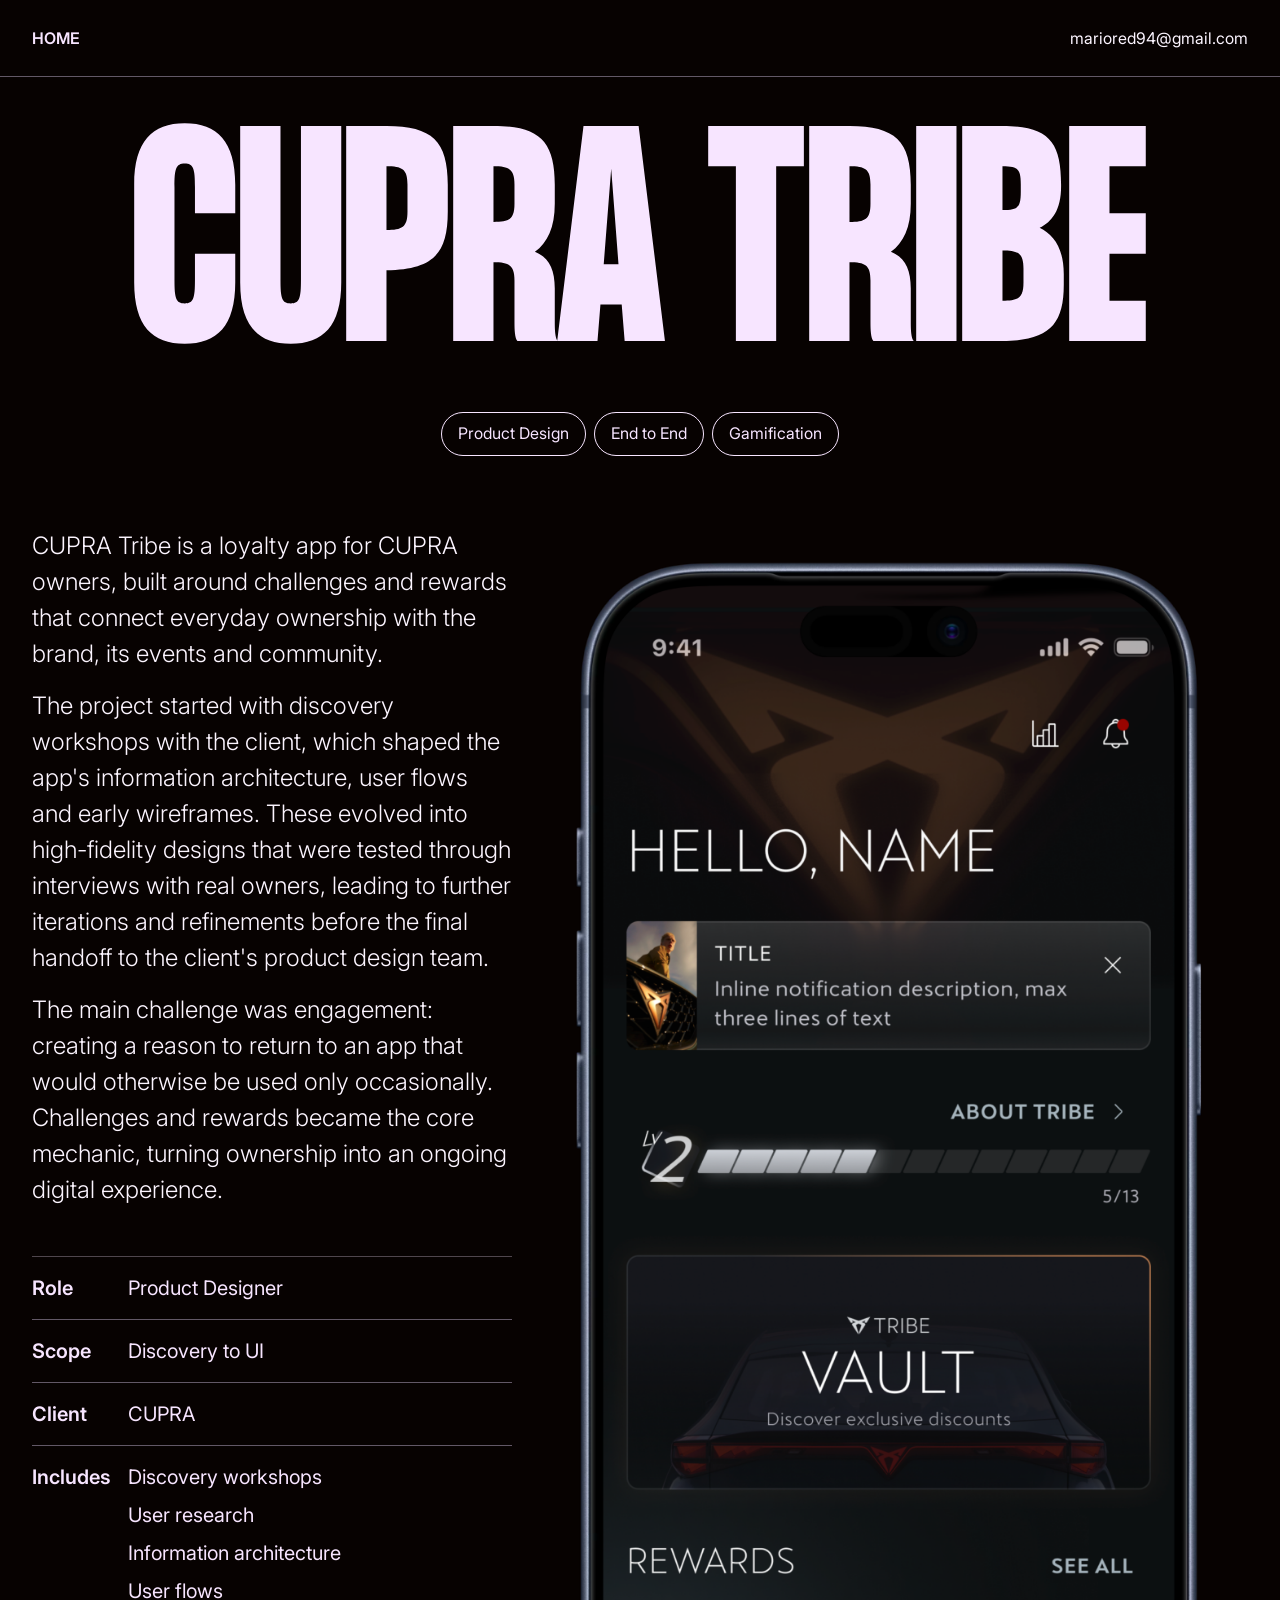
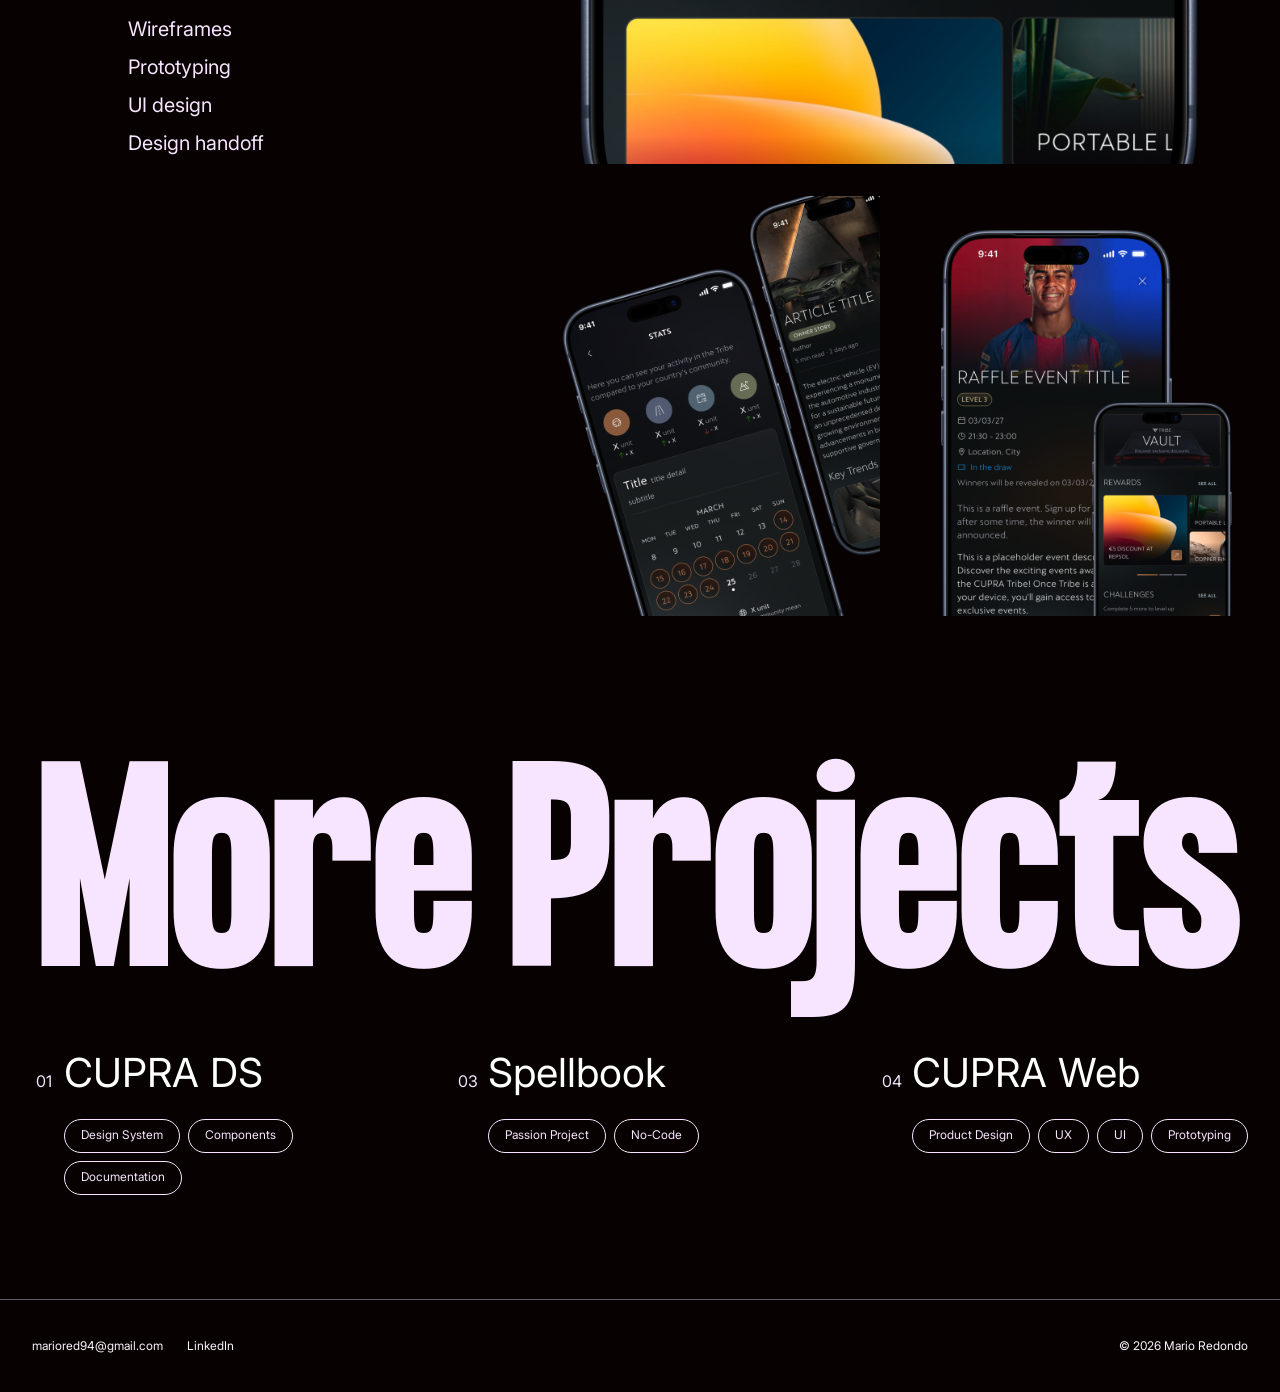
==== commit 6ecf8367: "Header brand link: always show "Home", not just on mobile Co-Authored-By: Claude Sonnet 5 <noreply@a" ====
--- a/portfolio/work/cupra-tribe.html
+++ b/portfolio/work/cupra-tribe.html
@@ -14,7 +14,7 @@
 
   <header class="site-header">
     <nav class="site-header__row" aria-label="Site">
-      <a class="site-header__brand text-link" href="../index.html">Mario Redondo</a>
+      <a class="site-header__brand text-link" href="../index.html">Home</a>
       <span class="site-header__contact" translate="no">mariored94@gmail.com</span>
     </nav>
   </header>
--- a/portfolio/css/styles.css
+++ b/portfolio/css/styles.css
@@ -899,6 +899,14 @@
     padding: var(--space-56) var(--space-24) var(--space-40);
   }
 
+  .home-hero__name {
+    /* Stack Mario / photo / Redondo instead of wrapping the photo onto
+       whichever line happens to run out of width. */
+    flex-direction: column;
+    align-items: flex-start;
+    gap: var(--space-16);
+  }
+
   .home-hero__photo {
     /* At the fluid name size used below 900px, 120x96 no longer fits
        inline without wrapping "Mario [box] Redondo" apart — still base-8. */
@@ -932,6 +940,12 @@
     gap: var(--space-8);
   }
 
+  .home-timeline__date {
+    /* The 96px flex-basis above is a fixed *width* for the row layout;
+       in the column layout here it would be read as a fixed height. */
+    flex: 0 0 auto;
+  }
+
   .home-timeline__role-company {
     padding-left: 0;
   }
